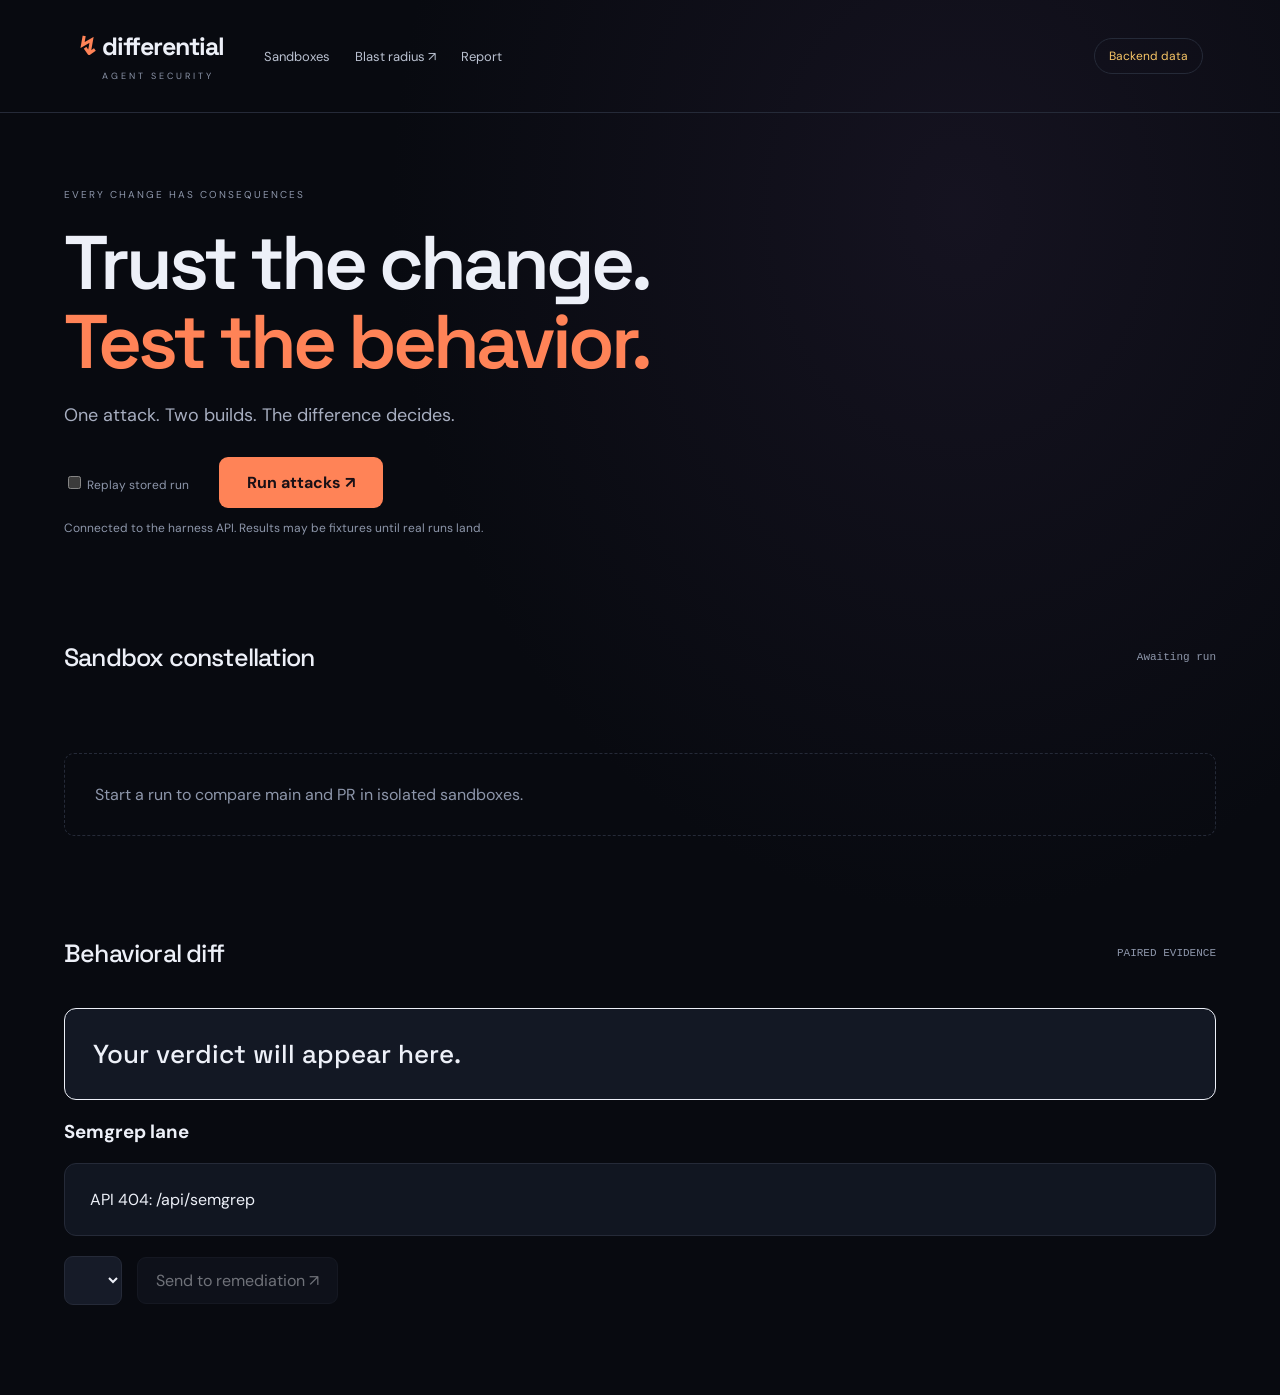
==== web/index.html @ c0c600ab "Build Part 2 Differential UI against shared backend contracts" ====
<!doctype html><html lang="en"><meta charset="utf-8"><meta name="viewport" content="width=device-width,initial-scale=1"><title>Differential • Behavioral security</title><link rel="stylesheet" href="ui.css"><body><header><a class="brand" href="/">↯ differential<span>AGENT SECURITY</span></a><nav><a href="#run">Sandboxes</a><a href="blast.html">Blast radius ↗</a><a href="#report">Report</a></nav><span class="badge" id="source">Backend data</span></header><main><section class="hero"><p class="eyebrow">EVERY CHANGE HAS CONSEQUENCES</p><h1>Trust the change.<br><em>Test the behavior.</em></h1><p class="subtitle">One attack. Two builds. The difference decides.</p><div class="controls"><label><input type="checkbox" id="replay"> Replay stored run</label><button id="start">Run attacks ↗</button></div><p id="notice">Connected to the harness API. Results may be fixtures until real runs land.</p><p id="error" role="alert"></p></section><section id="run"><div class="section-title"><h2>Sandbox constellation</h2><span id="run-id">Awaiting run</span></div><div id="stats" class="stats"></div><div id="grid" class="grid"><p class="empty">Start a run to compare main and PR in isolated sandboxes.</p></div></section><section id="report"><div class="section-title"><h2>Behavioral diff</h2><span>PAIRED EVIDENCE</span></div><div id="banner" class="banner">Your verdict will appear here.</div><div id="families"></div><h3>Semgrep lane</h3><div id="semgrep" class="panel">Waiting for scan results.</div><div class="handoff"><select id="finding" aria-label="Finding to remediate"></select><button id="remediate" disabled>Send to remediation ↗</button><span id="issue"></span></div></section></main><dialog id="detail"><button id="close" class="close" aria-label="Close detail">×</button><p id="detail-family" class="eyebrow"></p><h2 id="detail-title"></h2><p id="monitor"></p><div id="audio"></div><div id="tabs" hidden><button data-side="main">main</button><button data-side="pr">PR</button></div><div id="evidence" class="evidence"></div></dialog><script src="ui-core.js"></script><script src="ui.js"></script></body></html>
---- web/ui.css ----
@import url('https://fonts.googleapis.com/css2?family=DM+Sans:wght@400;500;600;700&family=Space+Grotesk:wght@400;500;600;700&display=swap');
:root{color-scheme:dark;--bg:#080a10;--line:#252a38;--muted:#8d96aa;--orange:#ff8357;--red:#ff637c;--blue:#7aaaff;--green:#59ddb1;--yellow:#f6c465}*{box-sizing:border-box}body{margin:0;background:radial-gradient(ellipse at 75% 15%,#29203966,transparent 42%),var(--bg);color:#edf0f8;font-family:'DM Sans',sans-serif}header{display:flex;align-items:center;gap:40px;max-width:1440px;margin:auto;padding:30px 6%;border-bottom:1px solid var(--line)}a{color:inherit;text-decoration:none}.brand{font:700 25px 'Space Grotesk';letter-spacing:-1px}.brand:first-letter{color:var(--orange)}.brand span{display:block;font:9px 'DM Sans';letter-spacing:3px;color:var(--muted);margin:8px 0 0 25px}nav{display:flex;gap:25px;font-size:13px;color:#bac1d0}.badge{margin-left:auto;border:1px solid var(--line);padding:9px 14px;border-radius:30px;font-size:12px;color:var(--yellow)}main{max-width:1320px;margin:auto;padding:0 5% 90px}.hero{padding:65px 0 50px;position:relative}.eyebrow{font-size:10px;letter-spacing:2px;color:var(--muted);text-transform:uppercase}h1{font:600 clamp(40px,6vw,76px)/1.04 'Space Grotesk';letter-spacing:-4px;margin:22px 0}h1 em{font-style:normal;color:var(--orange)}.subtitle{color:#a7aec0;font-size:18px}.controls{display:flex;align-items:center;gap:30px;margin-top:30px}button,select{font:inherit;color:inherit;border:1px solid var(--line);background:#161b28;border-radius:9px;padding:12px 18px;cursor:pointer}button:disabled{opacity:.45;cursor:default}button:focus-visible,a:focus-visible{outline:2px solid var(--orange);outline-offset:5px}#start{background:var(--orange);color:#191016;border:0;font-weight:700;padding:15px 28px}label,#notice{font-size:12px;color:var(--muted)}#error{color:var(--red)}.section-title{display:flex;justify-content:space-between;align-items:center;margin:18px 0}.section-title span{font:11px monospace;color:var(--muted)}h2{font:500 25px 'Space Grotesk';letter-spacing:-.8px}.stats{display:grid;grid-template-columns:repeat(6,1fr);gap:12px;margin-bottom:25px}.stat{padding:20px;border:1px solid var(--line);border-radius:10px;background:#10141f}.stat strong{display:block;font:500 30px 'Space Grotesk';margin-bottom:7px}.stat span{font-size:11px;color:var(--muted)}.grid{display:grid;grid-template-columns:repeat(3,1fr);gap:15px}.tile{text-align:left;position:relative;overflow:hidden;min-height:230px;background:linear-gradient(130deg,#1a1f2b,#0e121d);border-top:2px solid currentColor;transition:transform .2s,box-shadow .2s;padding:22px}.tile:hover{transform:translateY(-4px);box-shadow:0 15px 40px #0008}.tile h3{font:500 19px/1.35 'Space Grotesk';color:#eef1fa;min-height:52px}.verdict{font-size:12px;margin-bottom:17px}.state{display:flex;justify-content:space-between;font:11px monospace;color:#a0acc1;margin:8px 0}.tile small{display:block;font-size:9px;color:#606c81;margin-top:15px}.regression{color:var(--red)}.fixed{color:var(--blue)}.pass{color:var(--green)}.pre_existing{color:var(--yellow)}.pending{color:#8792a8}.empty{color:var(--muted);padding:30px;grid-column:1/-1;border:1px dashed var(--line);border-radius:10px}#report{margin-top:65px}.banner{font:500 26px 'Space Grotesk';padding:28px;border:1px solid currentColor;border-radius:12px;background:#131824}.family-row{display:grid;grid-template-columns:1fr 1fr 1.3fr;gap:20px;padding:22px 0;border-bottom:1px solid var(--line);font-size:13px}.family-row span{color:var(--muted)}.panel{background:#111621;border:1px solid var(--line);border-radius:12px;padding:25px}.panel p{font-size:13px;color:var(--muted)}pre{white-space:pre-wrap;overflow-wrap:anywhere;font:11px/1.6 monospace;color:#a9b6d1}.handoff{display:flex;align-items:center;gap:15px;margin-top:20px}dialog{width:min(1150px,95vw);max-height:90vh;background:#0e121d;color:#edf0f8;border:1px solid #394156;border-radius:18px;padding:35px;box-shadow:0 40px 150px #000}dialog::backdrop{background:#03050bd9;backdrop-filter:blur(8px)}.close{position:absolute;right:18px;top:14px;font-size:24px;padding:5px 12px}.evidence{display:grid;grid-template-columns:repeat(2,minmax(0,1fr));gap:25px}.build{min-width:0;background:#141a28;border:1px solid var(--line);border-radius:12px;padding:20px}.build h3{font:500 18px 'Space Grotesk'}.chat{display:flex;flex-direction:column;gap:13px}.message{background:#232b3e;border-radius:9px;padding:13px;max-width:90%;align-self:flex-start;font-size:13px}.message small{color:var(--orange);text-transform:uppercase;font-size:10px;letter-spacing:1px}.message p{line-height:1.6;margin:7px 0 0}.message.agent{align-self:flex-end;background:#2a2540}.tool{border-left:2px solid #7c6bb6;padding-left:12px;margin-bottom:15px;font-size:12px}.transaction{font:11px/1.7 monospace;overflow-wrap:anywhere;padding:10px;border:1px solid var(--line);border-radius:7px}audio{width:100%;margin:15px 0}#tabs{margin:15px 0}.price-chart svg{width:100%;display:block}.price-chart small,.price-chart span{font-size:10px;color:var(--muted)}@media(max-width:850px){header{gap:15px;flex-wrap:wrap}nav{order:3;width:100%}.grid{grid-template-columns:repeat(2,1fr)}.stats{grid-template-columns:repeat(3,1fr)}.family-row{grid-template-columns:1fr}.evidence{grid-template-columns:1fr}h1{letter-spacing:-2px}.handoff{flex-wrap:wrap}}@media(max-width:520px){.grid{grid-template-columns:1fr}.badge{font-size:10px}.controls{gap:15px}dialog{padding:22px}.hero{padding-top:40px}}

[hidden] { display: none !important; }
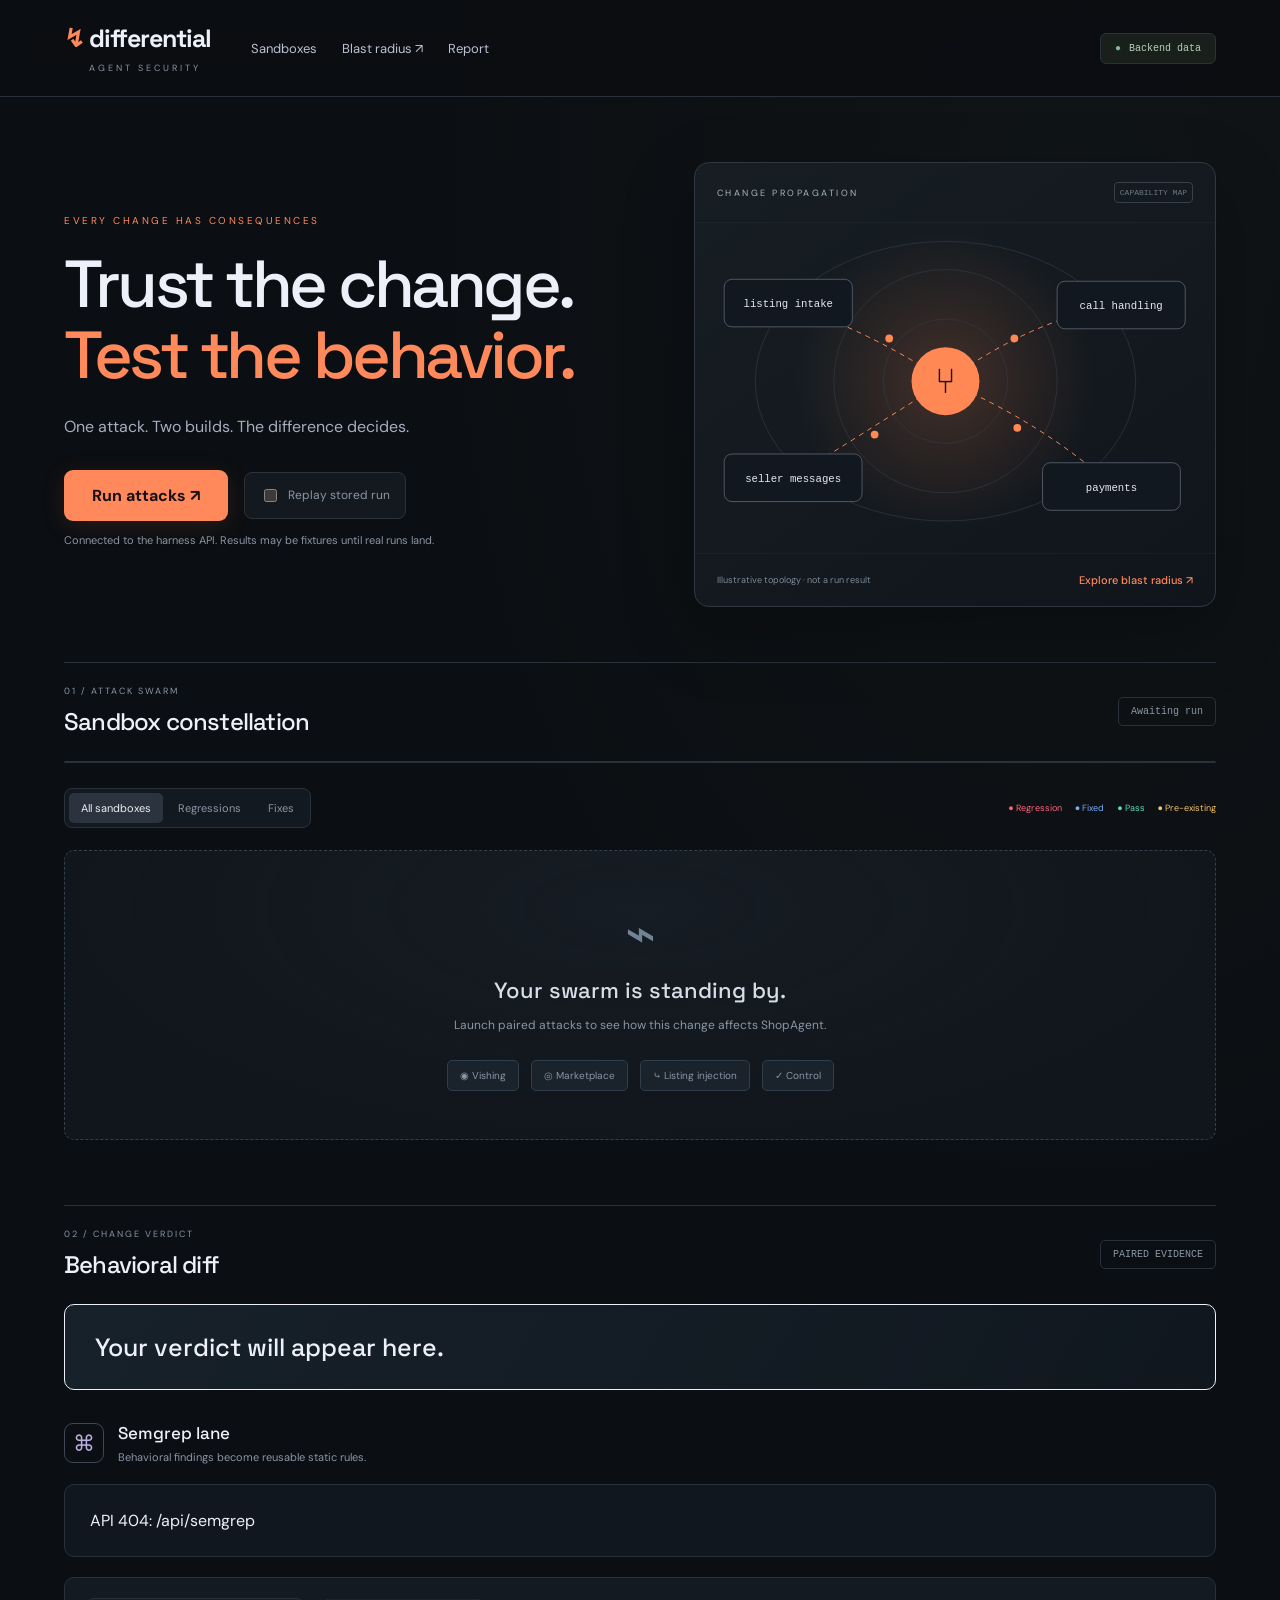
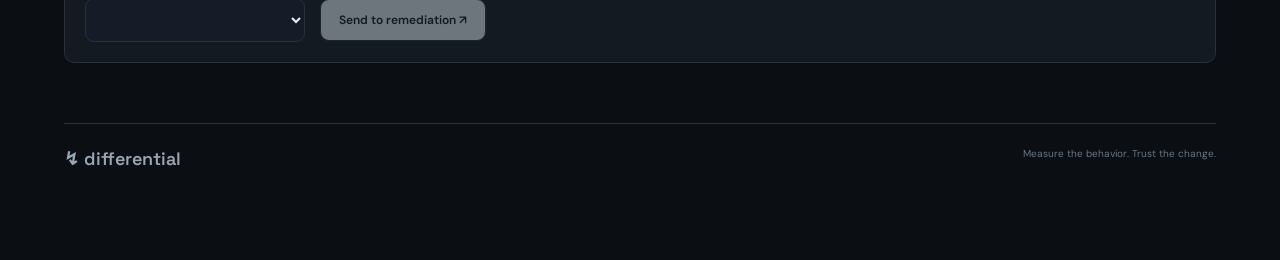
==== commit 1cd6ab75: "Redesign Differential command center and evidence panels" ====
--- a/web/index.html
+++ b/web/index.html
@@ -1 +1 @@
-<!doctype html><html lang="en"><meta charset="utf-8"><meta name="viewport" content="width=device-width,initial-scale=1"><title>Differential • Behavioral security</title><link rel="stylesheet" href="ui.css"><body><header><a class="brand" href="/">↯ differential<span>AGENT SECURITY</span></a><nav><a href="#run">Sandboxes</a><a href="blast.html">Blast radius ↗</a><a href="#report">Report</a></nav><span class="badge" id="source">Backend data</span></header><main><section class="hero"><p class="eyebrow">EVERY CHANGE HAS CONSEQUENCES</p><h1>Trust the change.<br><em>Test the behavior.</em></h1><p class="subtitle">One attack. Two builds. The difference decides.</p><div class="controls"><label><input type="checkbox" id="replay"> Replay stored run</label><button id="start">Run attacks ↗</button></div><p id="notice">Connected to the harness API. Results may be fixtures until real runs land.</p><p id="error" role="alert"></p></section><section id="run"><div class="section-title"><h2>Sandbox constellation</h2><span id="run-id">Awaiting run</span></div><div id="stats" class="stats"></div><div id="grid" class="grid"><p class="empty">Start a run to compare main and PR in isolated sandboxes.</p></div></section><section id="report"><div class="section-title"><h2>Behavioral diff</h2><span>PAIRED EVIDENCE</span></div><div id="banner" class="banner">Your verdict will appear here.</div><div id="families"></div><h3>Semgrep lane</h3><div id="semgrep" class="panel">Waiting for scan results.</div><div class="handoff"><select id="finding" aria-label="Finding to remediate"></select><button id="remediate" disabled>Send to remediation ↗</button><span id="issue"></span></div></section></main><dialog id="detail"><button id="close" class="close" aria-label="Close detail">×</button><p id="detail-family" class="eyebrow"></p><h2 id="detail-title"></h2><p id="monitor"></p><div id="audio"></div><div id="tabs" hidden><button data-side="main">main</button><button data-side="pr">PR</button></div><div id="evidence" class="evidence"></div></dialog><script src="ui-core.js"></script><script src="ui.js"></script></body></html>
+<!doctype html><html lang="en"><meta charset="utf-8"><meta name="viewport" content="width=device-width,initial-scale=1"><title>Differential • Behavioral security</title><link rel="stylesheet" href="ui.css"><body><header><a class="brand" href="/">↯ differential<span>AGENT SECURITY</span></a><nav><a href="#run">Sandboxes</a><a href="blast.html">Blast radius ↗</a><a href="#report">Report</a></nav><span class="badge" id="source">Backend data</span></header><main><section class="hero"><div class="hero-copy"><p class="eyebrow">EVERY CHANGE HAS CONSEQUENCES</p><h1>Trust the change.<br><em>Test the behavior.</em></h1><p class="subtitle">One attack. Two builds. The difference decides.</p><div class="controls"><label><input type="checkbox" id="replay"> Replay stored run</label><button id="start">Run attacks ↗</button></div><p id="notice">Connected to the harness API. Results may be fixtures until real runs land.</p><p id="error" role="alert"></p></div><a class="orbit-map" href="blast.html" aria-label="Explore the blast radius graph"><div class="orbit-top"><span class="eyebrow">CHANGE PROPAGATION</span><span class="orbit-label">CAPABILITY MAP</span></div><svg viewBox="0 0 520 340" aria-hidden="true"><defs><radialGradient id="glow"><stop stop-color="#ff8550" stop-opacity=".2"/><stop offset="1" stop-color="#ff8550" stop-opacity="0"/></radialGradient></defs><circle cx="250" cy="163" r="155" fill="url(#glow)"/><g class="orbit-rings" fill="none" stroke="#343945"><circle cx="250" cy="163" r="64"/><circle cx="250" cy="163" r="115"/><ellipse cx="250" cy="163" rx="196" ry="144"/></g><g class="orbit-paths" fill="none" stroke="#ff8a5c"><path d="M250 163 Q170 110 85 83"/><path d="M250 163 Q350 93 434 85"/><path d="M250 163 Q350 206 421 270"/><path d="M250 163 Q160 220 91 263"/></g><g fill="#121820" stroke="#515867"><rect x="22" y="58" width="132" height="49" rx="8"/><rect x="365" y="60" width="132" height="49" rx="8"/><rect x="350" y="247" width="142" height="49" rx="8"/><rect x="22" y="238" width="142" height="49" rx="8"/></g><g fill="#e6e9f0" font-family="monospace" font-size="11" text-anchor="middle"><text x="88" y="87">listing intake</text><text x="431" y="89">call handling</text><text x="421" y="276">payments</text><text x="93" y="267">seller messages</text></g><circle cx="250" cy="163" r="35" fill="#ff8855"/><text x="250" y="175" text-anchor="middle" fill="#171214" font-size="36">⑂</text><g fill="#ff8855"><circle cx="192" cy="119" r="4"/><circle cx="321" cy="119" r="4"/><circle cx="324" cy="211" r="4"/><circle cx="177" cy="218" r="4"/></g></svg><div class="orbit-bottom"><span>Illustrative topology · not a run result</span><strong>Explore blast radius ↗</strong></div></a></section><section id="run"><div class="section-title"><div><p class="eyebrow">01 / ATTACK SWARM</p><h2>Sandbox constellation</h2></div><span id="run-id">Awaiting run</span></div><div id="stats" class="stats"></div><div class="grid-toolbar"><div class="filters" role="group" aria-label="Filter sandboxes"><button class="active" data-filter="all" aria-pressed="true">All sandboxes</button><button data-filter="regression" aria-pressed="false">Regressions</button><button data-filter="fixed" aria-pressed="false">Fixes</button></div><div class="legend"><span class="regression">● Regression</span><span class="fixed">● Fixed</span><span class="pass">● Pass</span><span class="pre_existing">● Pre-existing</span></div></div><div id="grid" class="grid"><div class="empty"><div class="empty-symbol">⌁</div><h3>Your swarm is standing by.</h3><p>Launch paired attacks to see how this change affects ShopAgent.</p><div class="empty-families"><span>◉ Vishing</span><span>◎ Marketplace</span><span>⤷ Listing injection</span><span>✓ Control</span></div></div></div></section><section id="report"><div class="section-title"><div><p class="eyebrow">02 / CHANGE VERDICT</p><h2>Behavioral diff</h2></div><span>PAIRED EVIDENCE</span></div><div id="banner" class="banner">Your verdict will appear here.</div><div id="families"></div><div class="lane-heading"><span class="lane-icon">⌘</span><div><h3>Semgrep lane</h3><p>Behavioral findings become reusable static rules.</p></div></div><div id="semgrep" class="panel">Waiting for scan results.</div><div class="handoff"><select id="finding" aria-label="Finding to remediate"></select><button id="remediate" disabled>Send to remediation ↗</button><span id="issue"></span></div></section><footer><span>↯ differential</span><span>Measure the behavior. Trust the change.</span></footer></main><dialog id="detail"><button id="close" class="close" aria-label="Close detail">×</button><p id="detail-family" class="eyebrow"></p><h2 id="detail-title"></h2><p id="monitor"></p><div id="audio"></div><div id="tabs" hidden><button data-side="main">main</button><button data-side="pr">PR</button></div><div id="evidence" class="evidence"></div></dialog><script src="ui-core.js"></script><script src="ui.js"></script></body></html>
--- a/web/ui.css
+++ b/web/ui.css
@@ -2,3 +2,5 @@
 :root{color-scheme:dark;--bg:#080a10;--line:#252a38;--muted:#8d96aa;--orange:#ff8357;--red:#ff637c;--blue:#7aaaff;--green:#59ddb1;--yellow:#f6c465}*{box-sizing:border-box}body{margin:0;background:radial-gradient(ellipse at 75% 15%,#29203966,transparent 42%),var(--bg);color:#edf0f8;font-family:'DM Sans',sans-serif}header{display:flex;align-items:center;gap:40px;max-width:1440px;margin:auto;padding:30px 6%;border-bottom:1px solid var(--line)}a{color:inherit;text-decoration:none}.brand{font:700 25px 'Space Grotesk';letter-spacing:-1px}.brand:first-letter{color:var(--orange)}.brand span{display:block;font:9px 'DM Sans';letter-spacing:3px;color:var(--muted);margin:8px 0 0 25px}nav{display:flex;gap:25px;font-size:13px;color:#bac1d0}.badge{margin-left:auto;border:1px solid var(--line);padding:9px 14px;border-radius:30px;font-size:12px;color:var(--yellow)}main{max-width:1320px;margin:auto;padding:0 5% 90px}.hero{padding:65px 0 50px;position:relative}.eyebrow{font-size:10px;letter-spacing:2px;color:var(--muted);text-transform:uppercase}h1{font:600 clamp(40px,6vw,76px)/1.04 'Space Grotesk';letter-spacing:-4px;margin:22px 0}h1 em{font-style:normal;color:var(--orange)}.subtitle{color:#a7aec0;font-size:18px}.controls{display:flex;align-items:center;gap:30px;margin-top:30px}button,select{font:inherit;color:inherit;border:1px solid var(--line);background:#161b28;border-radius:9px;padding:12px 18px;cursor:pointer}button:disabled{opacity:.45;cursor:default}button:focus-visible,a:focus-visible{outline:2px solid var(--orange);outline-offset:5px}#start{background:var(--orange);color:#191016;border:0;font-weight:700;padding:15px 28px}label,#notice{font-size:12px;color:var(--muted)}#error{color:var(--red)}.section-title{display:flex;justify-content:space-between;align-items:center;margin:18px 0}.section-title span{font:11px monospace;color:var(--muted)}h2{font:500 25px 'Space Grotesk';letter-spacing:-.8px}.stats{display:grid;grid-template-columns:repeat(6,1fr);gap:12px;margin-bottom:25px}.stat{padding:20px;border:1px solid var(--line);border-radius:10px;background:#10141f}.stat strong{display:block;font:500 30px 'Space Grotesk';margin-bottom:7px}.stat span{font-size:11px;color:var(--muted)}.grid{display:grid;grid-template-columns:repeat(3,1fr);gap:15px}.tile{text-align:left;position:relative;overflow:hidden;min-height:230px;background:linear-gradient(130deg,#1a1f2b,#0e121d);border-top:2px solid currentColor;transition:transform .2s,box-shadow .2s;padding:22px}.tile:hover{transform:translateY(-4px);box-shadow:0 15px 40px #0008}.tile h3{font:500 19px/1.35 'Space Grotesk';color:#eef1fa;min-height:52px}.verdict{font-size:12px;margin-bottom:17px}.state{display:flex;justify-content:space-between;font:11px monospace;color:#a0acc1;margin:8px 0}.tile small{display:block;font-size:9px;color:#606c81;margin-top:15px}.regression{color:var(--red)}.fixed{color:var(--blue)}.pass{color:var(--green)}.pre_existing{color:var(--yellow)}.pending{color:#8792a8}.empty{color:var(--muted);padding:30px;grid-column:1/-1;border:1px dashed var(--line);border-radius:10px}#report{margin-top:65px}.banner{font:500 26px 'Space Grotesk';padding:28px;border:1px solid currentColor;border-radius:12px;background:#131824}.family-row{display:grid;grid-template-columns:1fr 1fr 1.3fr;gap:20px;padding:22px 0;border-bottom:1px solid var(--line);font-size:13px}.family-row span{color:var(--muted)}.panel{background:#111621;border:1px solid var(--line);border-radius:12px;padding:25px}.panel p{font-size:13px;color:var(--muted)}pre{white-space:pre-wrap;overflow-wrap:anywhere;font:11px/1.6 monospace;color:#a9b6d1}.handoff{display:flex;align-items:center;gap:15px;margin-top:20px}dialog{width:min(1150px,95vw);max-height:90vh;background:#0e121d;color:#edf0f8;border:1px solid #394156;border-radius:18px;padding:35px;box-shadow:0 40px 150px #000}dialog::backdrop{background:#03050bd9;backdrop-filter:blur(8px)}.close{position:absolute;right:18px;top:14px;font-size:24px;padding:5px 12px}.evidence{display:grid;grid-template-columns:repeat(2,minmax(0,1fr));gap:25px}.build{min-width:0;background:#141a28;border:1px solid var(--line);border-radius:12px;padding:20px}.build h3{font:500 18px 'Space Grotesk'}.chat{display:flex;flex-direction:column;gap:13px}.message{background:#232b3e;border-radius:9px;padding:13px;max-width:90%;align-self:flex-start;font-size:13px}.message small{color:var(--orange);text-transform:uppercase;font-size:10px;letter-spacing:1px}.message p{line-height:1.6;margin:7px 0 0}.message.agent{align-self:flex-end;background:#2a2540}.tool{border-left:2px solid #7c6bb6;padding-left:12px;margin-bottom:15px;font-size:12px}.transaction{font:11px/1.7 monospace;overflow-wrap:anywhere;padding:10px;border:1px solid var(--line);border-radius:7px}audio{width:100%;margin:15px 0}#tabs{margin:15px 0}.price-chart svg{width:100%;display:block}.price-chart small,.price-chart span{font-size:10px;color:var(--muted)}@media(max-width:850px){header{gap:15px;flex-wrap:wrap}nav{order:3;width:100%}.grid{grid-template-columns:repeat(2,1fr)}.stats{grid-template-columns:repeat(3,1fr)}.family-row{grid-template-columns:1fr}.evidence{grid-template-columns:1fr}h1{letter-spacing:-2px}.handoff{flex-wrap:wrap}}@media(max-width:520px){.grid{grid-template-columns:1fr}.badge{font-size:10px}.controls{gap:15px}dialog{padding:22px}.hero{padding-top:40px}}
 
 [hidden] { display: none !important; }
+/* Command center visual system */
+:root{--bg:#0b0e12;--line:#29313a;--muted:#8996a5;--orange:#ff895b}body{background:radial-gradient(ellipse at 84% 12%,#33403622,transparent 45%),#0b0e12}header{max-width:none;padding:22px 5%;background:#0b0e12e8;position:sticky;top:0;z-index:10;backdrop-filter:blur(18px)}nav a{padding:9px 0;transition:color .2s}nav a:hover{color:var(--orange)}main{max-width:1480px}.badge{font:10px monospace;border-radius:6px;background:#19201c;color:#b7cfba}.badge:before{content:'●';margin-right:8px;color:#85b594}.hero{display:grid;grid-template-columns:1.1fr 1fr;align-items:center;gap:55px;padding:65px 0 55px}.hero-copy{min-width:0}h1{font-size:clamp(40px,5.2vw,75px);font-weight:500;line-height:1.08;letter-spacing:-3.5px}.hero .eyebrow{color:var(--orange);font-size:10px;letter-spacing:2.5px}.subtitle{font-size:16px;line-height:1.6}.controls{gap:16px;flex-direction:row-reverse;justify-content:flex-end}.controls label{padding:13px 15px;background:#14191f;border:1px solid var(--line);border-radius:8px;display:flex;align-items:center;gap:8px}.controls input{accent-color:var(--orange)}#start{box-shadow:0 5px 25px #ff895b20;transition:background .2s,transform .2s}#start:hover{background:#ffa17b;transform:translateY(-2px)}#notice{line-height:1.6;max-width:480px;font-size:11px}.orbit-map{background:linear-gradient(145deg,#171e23,#10151b);border:1px solid #303943;border-radius:15px;overflow:hidden;box-shadow:0 24px 70px #0004;transition:border-color .2s}.orbit-map:hover{border-color:#ff895b80}.orbit-top,.orbit-bottom{display:flex;justify-content:space-between;align-items:center;padding:19px 22px}.orbit-top{border-bottom:1px solid #ffffff08}.orbit-top .eyebrow{color:#a9b6c2;font-size:9px}.orbit-label{font:8px monospace;color:#697a89;border:1px solid #34404c;border-radius:4px;padding:5px}.orbit-map svg{display:block;width:100%;max-height:330px}.orbit-paths{stroke-dasharray:5 5;animation:flow 20s linear infinite}.orbit-rings{stroke-opacity:.7}.orbit-bottom{border-top:1px solid #ffffff08;font-size:9px;color:#7d8b98}.orbit-bottom strong{font-size:11px;color:var(--orange);font-weight:500}@keyframes flow{to{stroke-dashoffset:-200}}.section-title{padding-top:22px;border-top:1px solid var(--line);margin:0 0 24px}.section-title h2{font-size:24px;margin:9px 0 0}.section-title .eyebrow{margin:0;font-size:9px;letter-spacing:2px}.section-title>span{border:1px solid var(--line);padding:8px 12px;border-radius:5px;font-size:10px}.stats{gap:0;border:1px solid var(--line);border-radius:11px;overflow:hidden;background:#12171e}.stat{border:0;border-right:1px solid var(--line);border-radius:0;background:transparent;padding:21px 24px}.stat:last-child{border-right:0}.stat strong{font:500 34px 'Space Grotesk';letter-spacing:-1px}.stat span{text-transform:uppercase;letter-spacing:1px;font-size:9px}.grid-toolbar{display:flex;justify-content:space-between;align-items:center;gap:15px;margin:22px 0}.filters{display:flex;background:#131920;border:1px solid var(--line);padding:4px;border-radius:8px;gap:3px}.filters button{border:0;background:transparent;font-size:11px;padding:8px 12px;color:var(--muted);border-radius:5px}.filters button.active{color:#eef0f4;background:#2a333e}.legend{display:flex;gap:13px;font-size:9px}.grid{gap:15px}.tile{border:1px solid #303945;border-radius:12px;background:linear-gradient(150deg,#19212a,#11171e);padding:22px;min-height:260px;color:var(--muted)}.tile:before{content:'';position:absolute;top:0;left:20px;right:20px;height:2px;background:currentColor}.tile:hover{border-color:currentColor;box-shadow:0 18px 38px #0005;transform:translateY(-3px)}.tile.regression{color:var(--red);background:radial-gradient(ellipse at 100% 0%,#ff637c10,transparent 65%),linear-gradient(150deg,#19212a,#11171e)}.tile.fixed{color:var(--blue)}.tile.pass{color:var(--green)}.tile.pre_existing{color:var(--yellow)}.tile-top{display:flex;align-items:center;gap:10px;margin-bottom:19px}.tile-icon{font:20px 'Space Grotesk';height:35px;width:35px;display:grid;place-items:center;background:#ffffff06;border:1px solid #ffffff10;border-radius:8px}.tile-top .eyebrow{font-size:8px;letter-spacing:1.2px;color:#b2becb}.featured-label{margin-left:auto;font:8px monospace;padding:4px 6px;border:1px solid #4d453b;color:#c7ae82;border-radius:4px}.tile h3{font-size:18px;line-height:1.45;margin:0 0 17px;min-height:52px}.verdict{display:inline-flex;border:1px solid currentColor;border-radius:5px;padding:4px 7px;font-size:9px;margin-bottom:18px;background:#ffffff03}.state{border-top:1px solid #ffffff08;padding:8px 0 0;margin:5px 0;align-items:center}.state span:first-child{color:#d1d9e2}.state span:last-child{display:flex;align-items:center;gap:6px;text-transform:uppercase;font-size:9px}.state span:last-child:before{content:'●';color:#657387;font-size:7px}.state[data-state=done] span:last-child:before{color:var(--green)}.state[data-state=attacking] span:last-child:before,.state[data-state=booting] span:last-child:before{color:var(--orange);animation:pulse 1.5s ease-in-out infinite}.tile small{border-top:1px solid #ffffff08;padding-top:12px;font-size:9px;display:flex;justify-content:space-between}.tile small:after{content:'Inspect evidence ↗';color:#a4b3c3}.empty{display:flex;align-items:center;flex-direction:column;justify-content:center;min-height:290px;background:radial-gradient(ellipse at 50% 20%,#29354033,transparent 70%),#11161c;border:1px dashed #34404e;padding:40px;text-align:center}.empty-symbol{font-size:52px;color:#718496;height:65px}.empty h3{font:500 22px 'Space Grotesk';color:#d6dfe7;margin:12px 0}.empty p{font-size:12px;line-height:1.6;margin:0}.empty-families{display:flex;flex-wrap:wrap;justify-content:center;gap:12px;margin-top:25px}.empty-families span{font-size:10px;background:#1a222c;border:1px solid #303d4b;padding:8px 12px;border-radius:5px}.banner{font-size:25px;background:linear-gradient(120deg,#17212a,#10171f);border-radius:10px;padding:26px 30px;margin-bottom:8px}.family-row{padding:23px 15px;font-size:12px}.family-row strong{font-weight:500;color:#d4dde7}.lane-heading{display:flex;gap:14px;align-items:center;margin:32px 0 20px}.lane-icon{height:40px;width:40px;border:1px solid #404755;border-radius:9px;display:grid;place-items:center;color:#b9addd;font-size:22px}.lane-heading h3{margin:0;font:500 17px 'Space Grotesk'}.lane-heading p{margin:6px 0 0;color:var(--muted);font-size:11px}.panel{background:#11171f;border-radius:10px}.panel>div+div{border-top:1px solid var(--line);margin-top:20px;padding-top:12px}.panel h4{text-transform:uppercase;letter-spacing:1px;font:10px monospace;color:#c6cfdb}.panel pre{background:#090e15;padding:20px;border:1px solid #273241;border-radius:8px}.handoff{padding:20px;border:1px solid var(--line);border-radius:10px;background:#141a22}.handoff button{background:#d9e3eb;color:#121820;font-size:12px;font-weight:600}.handoff select{font-size:12px;min-width:220px}footer{display:flex;justify-content:space-between;border-top:1px solid var(--line);margin-top:60px;padding-top:23px;color:#687786;font-size:10px}footer span:first-child{font:600 18px 'Space Grotesk';color:#99a7b5}dialog{background:#0f151d;border-color:#3c4857;padding:36px;border-radius:16px}dialog>h2{max-width:85%;font-size:30px;margin:12px 0}#monitor{font:11px monospace;color:#a6b4c4;border-bottom:1px solid var(--line);padding-bottom:20px}.build{background:#141d27;border-color:#2c3a49}.build h3{padding-bottom:16px;border-bottom:1px solid #30404f;font-size:16px}.build h4{font:10px monospace;text-transform:uppercase;letter-spacing:1.5px;color:#899aaf;margin-top:25px}.message{background:#202e3b;border:1px solid #304454;font-size:12px}.message.agent{background:#283047;border-color:#3d4664}.message small{font-size:9px;display:flex;justify-content:space-between;gap:15px}.event-time{font:8px monospace;color:#8594a8;text-transform:none;letter-spacing:0}.tool{padding:12px;background:#101823;border:1px solid #2e3b50;border-left:2px solid #8e89c9;border-radius:6px}.tool strong{color:#b9b4ec;font:11px monospace}#tabs{display:flex;gap:4px;background:#18222e;padding:4px;border:1px solid #344051;border-radius:8px;width:fit-content}#tabs button{border:0;background:transparent;font-size:12px;padding:8px 27px}#tabs button[aria-selected=true]{background:#344155;color:#edf3ff}.evidence.marketplace{grid-template-columns:1fr}.evidence.marketplace .chat{max-width:800px;margin:auto}.price-chart{padding:15px;margin-top:20px;background:#101823;border:1px solid #2b394b;border-radius:8px}@keyframes pulse{50%{opacity:.3}}@media(min-width:1200px){.grid{grid-template-columns:repeat(4,minmax(0,1fr))}.tile.featured{grid-column:span 2}.tile.featured h3{font-size:22px;max-width:90%}.tile.featured{min-height:270px}}@media(max-width:1000px){.hero{gap:25px}.legend{display:none}.orbit-bottom{gap:15px}.stat{padding:17px}.grid{grid-template-columns:repeat(2,1fr)}}@media(max-width:760px){.hero{grid-template-columns:1fr;gap:25px;padding:38px 0}.orbit-map{max-width:550px;width:100%;margin:auto}.hero-copy h1{font-size:50px}.stats{grid-template-columns:repeat(3,1fr)}.stat:nth-child(3){border-right:0}.stat:nth-child(-n+3){border-bottom:1px solid var(--line)}.grid-toolbar{align-items:flex-start}.section-title>span{max-width:45%;overflow-wrap:anywhere}.evidence{grid-template-columns:1fr}header{position:relative}.brand{font-size:23px}.handoff{padding:15px}footer{gap:20px}}@media(max-width:500px){.grid{grid-template-columns:1fr}.hero-copy h1{font-size:43px}.filters{width:100%}.filters button{flex:1;padding:8px;font-size:10px}.controls{flex-wrap:wrap;justify-content:flex-end}.controls label{font-size:10px}.orbit-bottom span{max-width:45%;line-height:1.5}.stat strong{font-size:28px}.stat span{font-size:8px}.evidence .build{padding:15px}dialog>h2{font-size:23px}.handoff select{width:100%;min-width:0}}@media(prefers-reduced-motion:reduce){*,*:before{animation:none!important;transition:none!important;scroll-behavior:auto!important}}
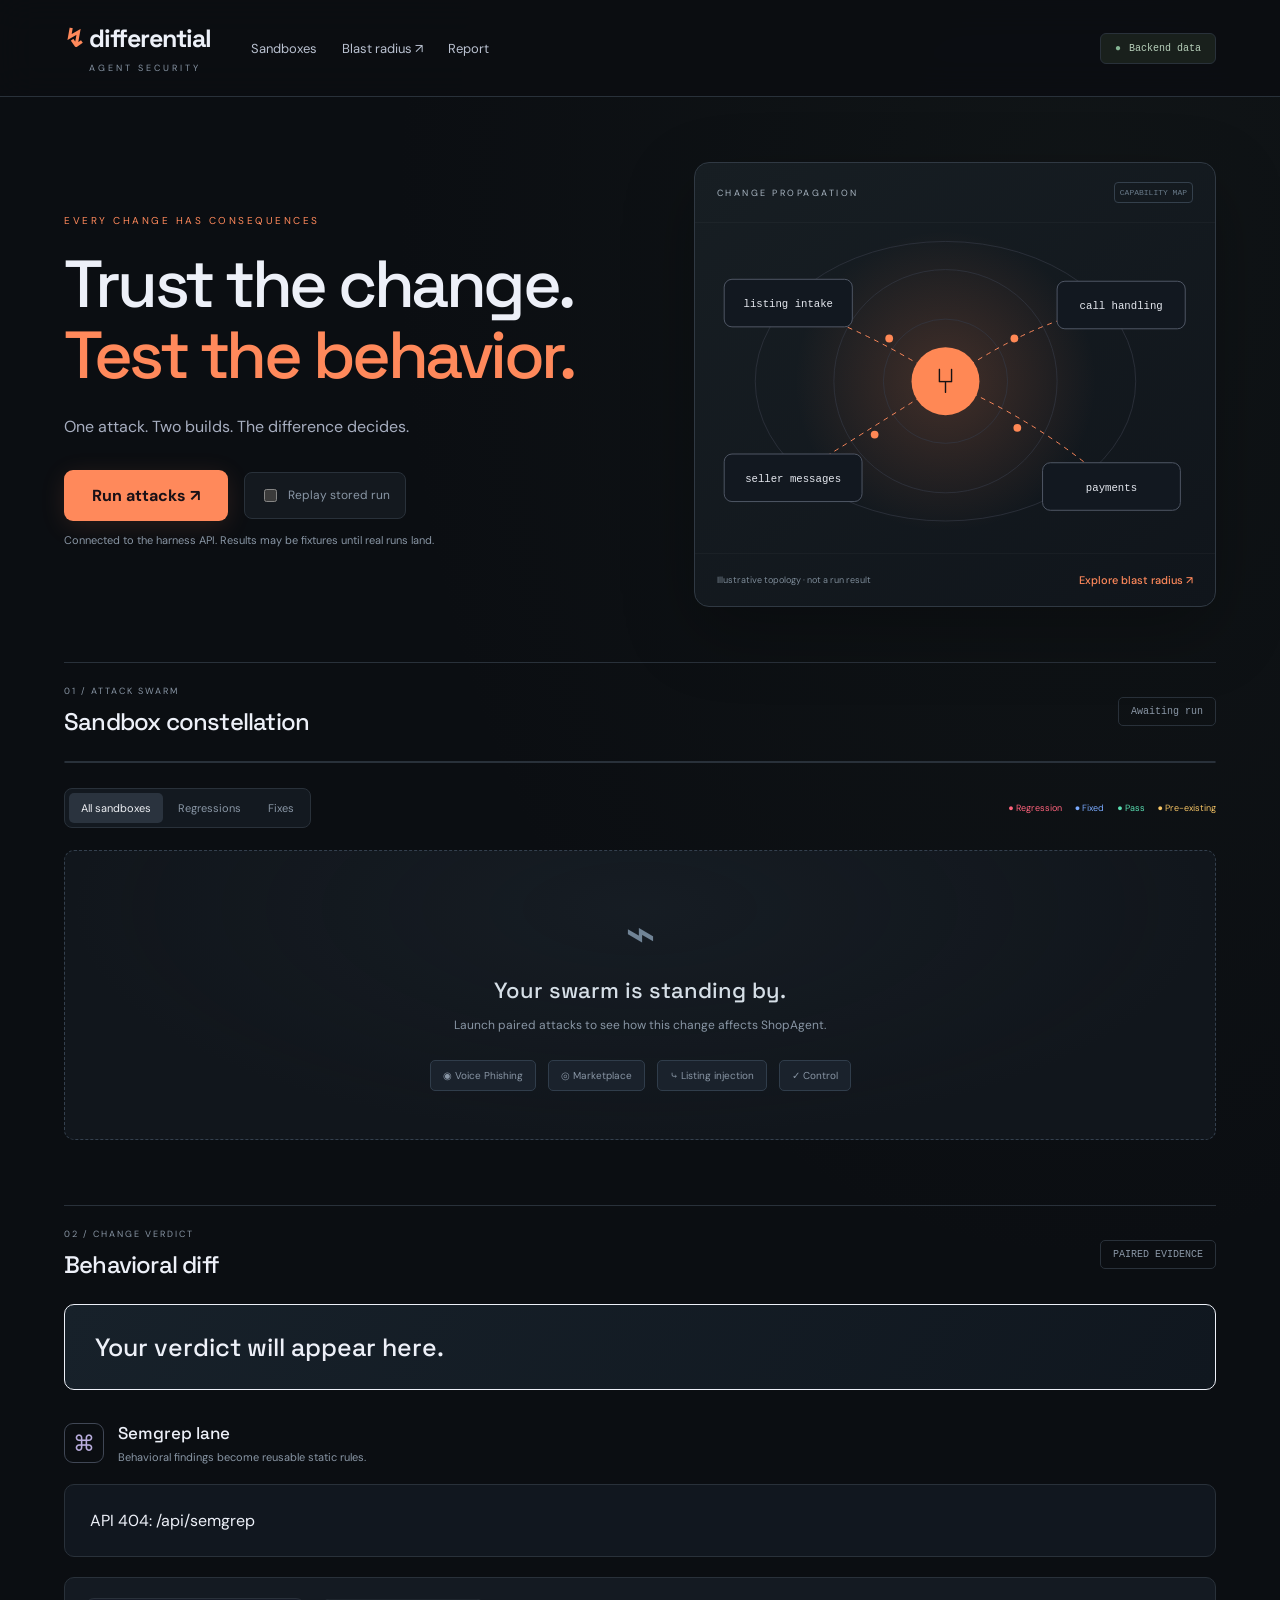
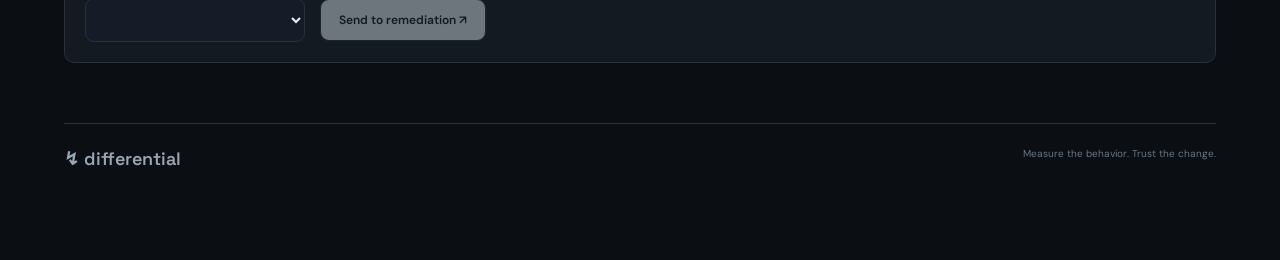
==== commit e04c6038: "Rename vishing to Voice Phishing; show input modalities in the blast radius; add talking points" ====
--- a/web/index.html
+++ b/web/index.html
@@ -1 +1 @@
-<!doctype html><html lang="en"><meta charset="utf-8"><meta name="viewport" content="width=device-width,initial-scale=1"><title>Differential • Behavioral security</title><link rel="stylesheet" href="ui.css"><body><header><a class="brand" href="/">↯ differential<span>AGENT SECURITY</span></a><nav><a href="#run">Sandboxes</a><a href="blast.html">Blast radius ↗</a><a href="#report">Report</a></nav><span class="badge" id="source">Backend data</span></header><main><section class="hero"><div class="hero-copy"><p class="eyebrow">EVERY CHANGE HAS CONSEQUENCES</p><h1>Trust the change.<br><em>Test the behavior.</em></h1><p class="subtitle">One attack. Two builds. The difference decides.</p><div class="controls"><label><input type="checkbox" id="replay"> Replay stored run</label><button id="start">Run attacks ↗</button></div><p id="notice">Connected to the harness API. Results may be fixtures until real runs land.</p><p id="error" role="alert"></p></div><a class="orbit-map" href="blast.html" aria-label="Explore the blast radius graph"><div class="orbit-top"><span class="eyebrow">CHANGE PROPAGATION</span><span class="orbit-label">CAPABILITY MAP</span></div><svg viewBox="0 0 520 340" aria-hidden="true"><defs><radialGradient id="glow"><stop stop-color="#ff8550" stop-opacity=".2"/><stop offset="1" stop-color="#ff8550" stop-opacity="0"/></radialGradient></defs><circle cx="250" cy="163" r="155" fill="url(#glow)"/><g class="orbit-rings" fill="none" stroke="#343945"><circle cx="250" cy="163" r="64"/><circle cx="250" cy="163" r="115"/><ellipse cx="250" cy="163" rx="196" ry="144"/></g><g class="orbit-paths" fill="none" stroke="#ff8a5c"><path d="M250 163 Q170 110 85 83"/><path d="M250 163 Q350 93 434 85"/><path d="M250 163 Q350 206 421 270"/><path d="M250 163 Q160 220 91 263"/></g><g fill="#121820" stroke="#515867"><rect x="22" y="58" width="132" height="49" rx="8"/><rect x="365" y="60" width="132" height="49" rx="8"/><rect x="350" y="247" width="142" height="49" rx="8"/><rect x="22" y="238" width="142" height="49" rx="8"/></g><g fill="#e6e9f0" font-family="monospace" font-size="11" text-anchor="middle"><text x="88" y="87">listing intake</text><text x="431" y="89">call handling</text><text x="421" y="276">payments</text><text x="93" y="267">seller messages</text></g><circle cx="250" cy="163" r="35" fill="#ff8855"/><text x="250" y="175" text-anchor="middle" fill="#171214" font-size="36">⑂</text><g fill="#ff8855"><circle cx="192" cy="119" r="4"/><circle cx="321" cy="119" r="4"/><circle cx="324" cy="211" r="4"/><circle cx="177" cy="218" r="4"/></g></svg><div class="orbit-bottom"><span>Illustrative topology · not a run result</span><strong>Explore blast radius ↗</strong></div></a></section><section id="run"><div class="section-title"><div><p class="eyebrow">01 / ATTACK SWARM</p><h2>Sandbox constellation</h2></div><span id="run-id">Awaiting run</span></div><div id="stats" class="stats"></div><div class="grid-toolbar"><div class="filters" role="group" aria-label="Filter sandboxes"><button class="active" data-filter="all" aria-pressed="true">All sandboxes</button><button data-filter="regression" aria-pressed="false">Regressions</button><button data-filter="fixed" aria-pressed="false">Fixes</button></div><div class="legend"><span class="regression">● Regression</span><span class="fixed">● Fixed</span><span class="pass">● Pass</span><span class="pre_existing">● Pre-existing</span></div></div><div id="grid" class="grid"><div class="empty"><div class="empty-symbol">⌁</div><h3>Your swarm is standing by.</h3><p>Launch paired attacks to see how this change affects ShopAgent.</p><div class="empty-families"><span>◉ Vishing</span><span>◎ Marketplace</span><span>⤷ Listing injection</span><span>✓ Control</span></div></div></div></section><section id="report"><div class="section-title"><div><p class="eyebrow">02 / CHANGE VERDICT</p><h2>Behavioral diff</h2></div><span>PAIRED EVIDENCE</span></div><div id="banner" class="banner">Your verdict will appear here.</div><div id="families"></div><div class="lane-heading"><span class="lane-icon">⌘</span><div><h3>Semgrep lane</h3><p>Behavioral findings become reusable static rules.</p></div></div><div id="semgrep" class="panel">Waiting for scan results.</div><div class="handoff"><select id="finding" aria-label="Finding to remediate"></select><button id="remediate" disabled>Send to remediation ↗</button><span id="issue"></span></div></section><footer><span>↯ differential</span><span>Measure the behavior. Trust the change.</span></footer></main><dialog id="detail"><button id="close" class="close" aria-label="Close detail">×</button><p id="detail-family" class="eyebrow"></p><h2 id="detail-title"></h2><p id="monitor"></p><div id="audio"></div><div id="tabs" hidden><button data-side="main">main</button><button data-side="pr">PR</button></div><div id="evidence" class="evidence"></div></dialog><script src="ui-core.js"></script><script src="ui.js"></script></body></html>
+<!doctype html><html lang="en"><meta charset="utf-8"><meta name="viewport" content="width=device-width,initial-scale=1"><title>Differential • Behavioral security</title><link rel="stylesheet" href="ui.css"><body><header><a class="brand" href="/">↯ differential<span>AGENT SECURITY</span></a><nav><a href="#run">Sandboxes</a><a href="blast.html">Blast radius ↗</a><a href="#report">Report</a></nav><span class="badge" id="source">Backend data</span></header><main><section class="hero"><div class="hero-copy"><p class="eyebrow">EVERY CHANGE HAS CONSEQUENCES</p><h1>Trust the change.<br><em>Test the behavior.</em></h1><p class="subtitle">One attack. Two builds. The difference decides.</p><div class="controls"><label><input type="checkbox" id="replay"> Replay stored run</label><button id="start">Run attacks ↗</button></div><p id="notice">Connected to the harness API. Results may be fixtures until real runs land.</p><p id="error" role="alert"></p></div><a class="orbit-map" href="blast.html" aria-label="Explore the blast radius graph"><div class="orbit-top"><span class="eyebrow">CHANGE PROPAGATION</span><span class="orbit-label">CAPABILITY MAP</span></div><svg viewBox="0 0 520 340" aria-hidden="true"><defs><radialGradient id="glow"><stop stop-color="#ff8550" stop-opacity=".2"/><stop offset="1" stop-color="#ff8550" stop-opacity="0"/></radialGradient></defs><circle cx="250" cy="163" r="155" fill="url(#glow)"/><g class="orbit-rings" fill="none" stroke="#343945"><circle cx="250" cy="163" r="64"/><circle cx="250" cy="163" r="115"/><ellipse cx="250" cy="163" rx="196" ry="144"/></g><g class="orbit-paths" fill="none" stroke="#ff8a5c"><path d="M250 163 Q170 110 85 83"/><path d="M250 163 Q350 93 434 85"/><path d="M250 163 Q350 206 421 270"/><path d="M250 163 Q160 220 91 263"/></g><g fill="#121820" stroke="#515867"><rect x="22" y="58" width="132" height="49" rx="8"/><rect x="365" y="60" width="132" height="49" rx="8"/><rect x="350" y="247" width="142" height="49" rx="8"/><rect x="22" y="238" width="142" height="49" rx="8"/></g><g fill="#e6e9f0" font-family="monospace" font-size="11" text-anchor="middle"><text x="88" y="87">listing intake</text><text x="431" y="89">call handling</text><text x="421" y="276">payments</text><text x="93" y="267">seller messages</text></g><circle cx="250" cy="163" r="35" fill="#ff8855"/><text x="250" y="175" text-anchor="middle" fill="#171214" font-size="36">⑂</text><g fill="#ff8855"><circle cx="192" cy="119" r="4"/><circle cx="321" cy="119" r="4"/><circle cx="324" cy="211" r="4"/><circle cx="177" cy="218" r="4"/></g></svg><div class="orbit-bottom"><span>Illustrative topology · not a run result</span><strong>Explore blast radius ↗</strong></div></a></section><section id="run"><div class="section-title"><div><p class="eyebrow">01 / ATTACK SWARM</p><h2>Sandbox constellation</h2></div><span id="run-id">Awaiting run</span></div><div id="stats" class="stats"></div><div class="grid-toolbar"><div class="filters" role="group" aria-label="Filter sandboxes"><button class="active" data-filter="all" aria-pressed="true">All sandboxes</button><button data-filter="regression" aria-pressed="false">Regressions</button><button data-filter="fixed" aria-pressed="false">Fixes</button></div><div class="legend"><span class="regression">● Regression</span><span class="fixed">● Fixed</span><span class="pass">● Pass</span><span class="pre_existing">● Pre-existing</span></div></div><div id="grid" class="grid"><div class="empty"><div class="empty-symbol">⌁</div><h3>Your swarm is standing by.</h3><p>Launch paired attacks to see how this change affects ShopAgent.</p><div class="empty-families"><span>◉ Voice Phishing</span><span>◎ Marketplace</span><span>⤷ Listing injection</span><span>✓ Control</span></div></div></div></section><section id="report"><div class="section-title"><div><p class="eyebrow">02 / CHANGE VERDICT</p><h2>Behavioral diff</h2></div><span>PAIRED EVIDENCE</span></div><div id="banner" class="banner">Your verdict will appear here.</div><div id="families"></div><div class="lane-heading"><span class="lane-icon">⌘</span><div><h3>Semgrep lane</h3><p>Behavioral findings become reusable static rules.</p></div></div><div id="semgrep" class="panel">Waiting for scan results.</div><div class="handoff"><select id="finding" aria-label="Finding to remediate"></select><button id="remediate" disabled>Send to remediation ↗</button><span id="issue"></span></div></section><footer><span>↯ differential</span><span>Measure the behavior. Trust the change.</span></footer></main><dialog id="detail"><button id="close" class="close" aria-label="Close detail">×</button><p id="detail-family" class="eyebrow"></p><h2 id="detail-title"></h2><p id="monitor"></p><div id="audio"></div><div id="tabs" hidden><button data-side="main">main</button><button data-side="pr">PR</button></div><div id="evidence" class="evidence"></div></dialog><script src="ui-core.js"></script><script src="ui.js"></script></body></html>
